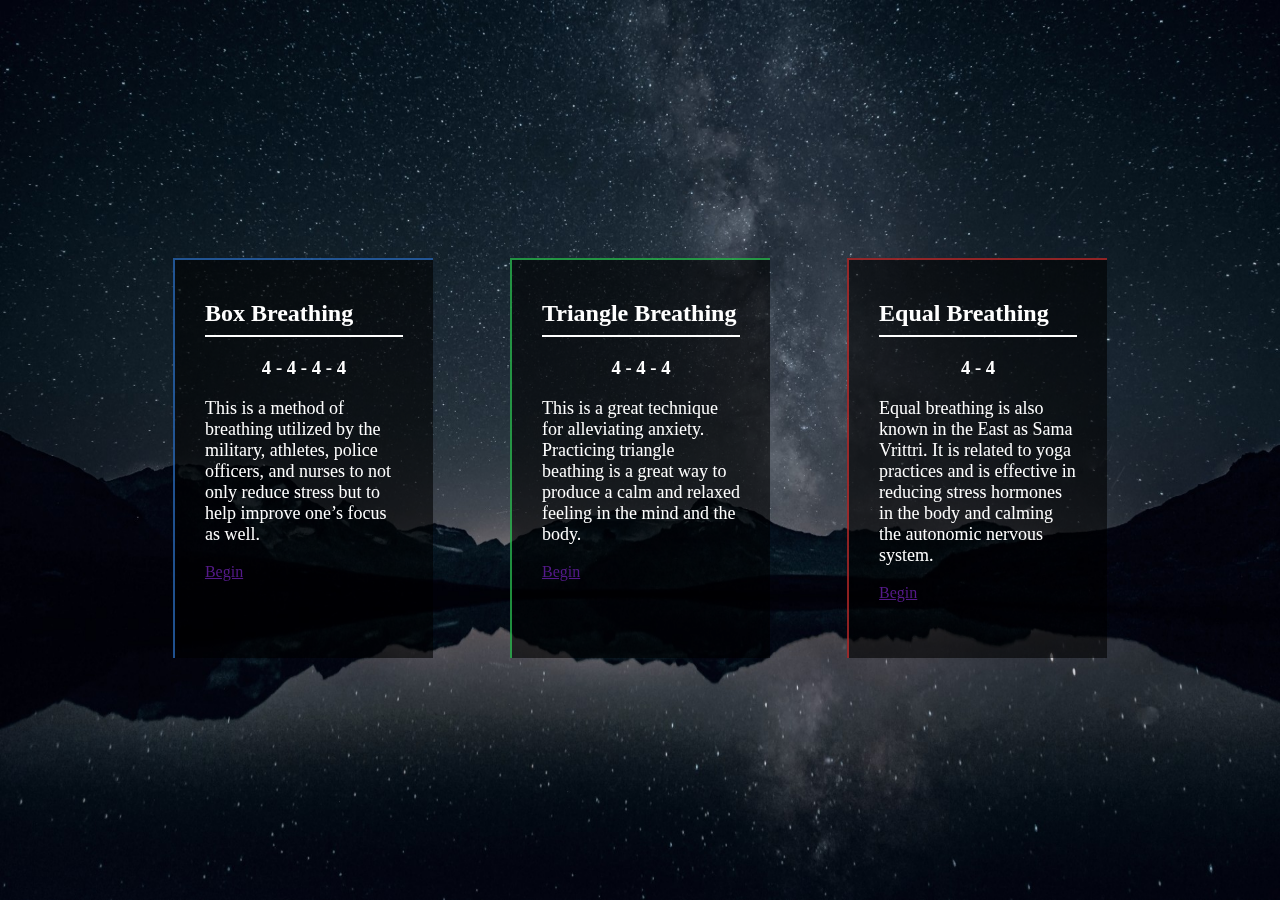
==== index.html @ 383bd6d9 "file set up and initial styles" ====
<!DOCTYPE html>
<html lang="en">
<head>
    <meta charset="UTF-8">
    <meta http-equiv="X-UA-Compatible" content="IE=edge">
    <meta name="viewport" content="width=device-width, initial-scale=1.0">
    <link rel="stylesheet" href="style.css">
    <title>Calming Breath</title>
</head>
<body>

    <img class="main-bg" src="images/night-bg.jpg" alt="">

    <div class="card-container">
        <div class="card">
            <div class="card-content">
                <h2>Box Breathing</h2>
                <h3>4 - 4 - 4 - 4</h3>
                <p>This is a method of breathing utilized by the military, athletes, police officers, and nurses to not only reduce stress but to help improve one’s focus as well. 
                </p>
                <a href="">Begin</a>
            </div>
        </div>

        <div class="card">
            <div class="card-content">
                <h2>Triangle Breathing</h2>
                <h3>4 - 4 - 4</h3>
                <p>This is a great technique for alleviating anxiety. Practicing triangle beathing is a great way to produce a calm and relaxed feeling in the mind and the body.
                </p>
                <a href="">Begin</a>
            </div>
        </div>

        <div class="card">
            <div class="card-content">
                <h2>Equal Breathing</h2>
                <h3>4 - 4</h3>
                <p>Equal breathing is also known in the East as Sama Vrittri. It is related to yoga practices and is effective in reducing stress hormones in the body and calming the autonomic nervous system.
                </p>
                <a href="">Begin</a>
            </div>
        </div>
    </div>
    
</body>
</html>
---- style.css ----
* {
  box-sizing: border-box;
}

body {
  min-height: 100vh;
  display: flex;
}

.main-bg {
  /* Set rules to fill background */
  min-height: 100%;
  min-width: 1024px;

  /* Set up proportionate scaling */
  width: 100%;
  height: auto;

  /* Set up positioning */
  position: fixed;
  top: 0;
  left: 0;

  z-index: -10;
}

@media screen and (max-width: 1024px) {
  /* Specific to this particular image */
  main-bg {
    left: 50%;
    margin-left: -512px; /* 50% */
  }
}

.card-container {
  width: 80%;
  margin: auto;
  display: flex;
  flex-wrap: wrap;
  justify-content: space-between;
}

.card {
  width: 260px;
  height: 400px;
  background: rgba(0, 0, 0, 0.6);
  margin: 30px auto;
}

.card:first-of-type {
  border-left: 2px solid rgba(52, 134, 235, 0.6);
  border-top: 2px solid rgba(52, 134, 235, 0.6);
}

.card:nth-last-of-type(2) {
  border-left: 2px solid rgba(52, 235, 98, 0.6);
  border-top: 2px solid rgba(52, 235, 98, 0.6);
}

.card:last-of-type {
  border-left: 2px solid rgba(235, 52, 52, 0.6);
  border-top: 2px solid rgba(235, 52, 52, 0.6);
}

.card-content {
  padding: 20px 30px;
  color: #fff;
}

h2 {
  border-bottom: 2px solid #fff;
  padding-bottom: 8px;
}

h3 {
  text-align: center;
}

.card-content p {
  font-size: 18px;
  font-weight: 400;
}
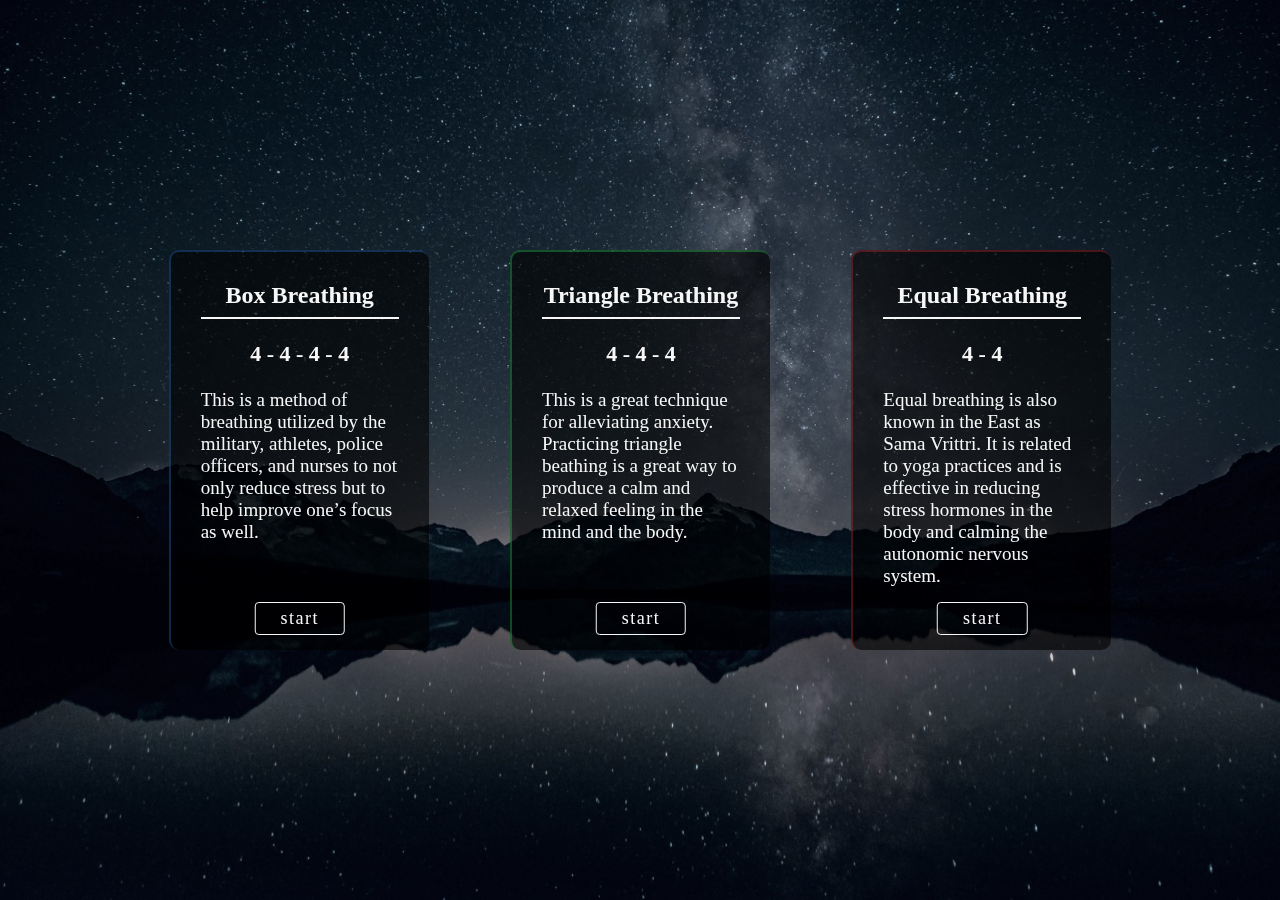
==== commit b443a3ec: "complete main menu styles" ====
--- a/index.html
+++ b/index.html
@@ -18,7 +18,7 @@
                 <h3>4 - 4 - 4 - 4</h3>
                 <p>This is a method of breathing utilized by the military, athletes, police officers, and nurses to not only reduce stress but to help improve one’s focus as well. 
                 </p>
-                <a href="">Begin</a>
+                <a class="btn" href="">start</a>
             </div>
         </div>
 
@@ -28,7 +28,7 @@
                 <h3>4 - 4 - 4</h3>
                 <p>This is a great technique for alleviating anxiety. Practicing triangle beathing is a great way to produce a calm and relaxed feeling in the mind and the body.
                 </p>
-                <a href="">Begin</a>
+                <a class="btn" href="">start</a>
             </div>
         </div>
 
@@ -38,7 +38,7 @@
                 <h3>4 - 4</h3>
                 <p>Equal breathing is also known in the East as Sama Vrittri. It is related to yoga practices and is effective in reducing stress hormones in the body and calming the autonomic nervous system.
                 </p>
-                <a href="">Begin</a>
+                <a class="btn" href="">start</a>
             </div>
         </div>
     </div>
--- a/style.css
+++ b/style.css
@@ -3,6 +3,7 @@
 }
 
 body {
+  margin: 0;
   min-height: 100vh;
   display: flex;
 }
@@ -20,8 +21,6 @@
   position: fixed;
   top: 0;
   left: 0;
-
-  z-index: -10;
 }
 
 @media screen and (max-width: 1024px) {
@@ -45,38 +44,61 @@
   height: 400px;
   background: rgba(0, 0, 0, 0.6);
   margin: 30px auto;
+  border-radius: 10px;
+  position: relative;
 }
 
 .card:first-of-type {
-  border-left: 2px solid rgba(52, 134, 235, 0.6);
-  border-top: 2px solid rgba(52, 134, 235, 0.6);
+  border-left: 2px solid rgba(52, 134, 235, 0.3);
+  border-top: 2px solid rgba(52, 134, 235, 0.3);
 }
 
-.card:nth-last-of-type(2) {
-  border-left: 2px solid rgba(52, 235, 98, 0.6);
-  border-top: 2px solid rgba(52, 235, 98, 0.6);
+.card:nth-of-type(2) {
+  border-left: 2px solid rgba(52, 235, 98, 0.3);
+  border-top: 2px solid rgba(52, 235, 98, 0.3);
 }
 
 .card:last-of-type {
-  border-left: 2px solid rgba(235, 52, 52, 0.6);
-  border-top: 2px solid rgba(235, 52, 52, 0.6);
+  border-left: 2px solid rgba(235, 52, 52, 0.3);
+  border-top: 2px solid rgba(235, 52, 52, 0.3);
 }
 
 .card-content {
-  padding: 20px 30px;
-  color: #fff;
+  padding: 10px 30px;
+  color: #f7f7f7;
 }
 
 h2 {
-  border-bottom: 2px solid #fff;
+  border-bottom: 2px solid #f7f7f7;
   padding-bottom: 8px;
+  text-align: center;
 }
 
 h3 {
+  font-size: 22px;
   text-align: center;
 }
 
 .card-content p {
+  font-size: 19px;
+  font-weight: 400;
+  margin: 20px 0;
+}
+
+.btn {
+  color: #f7f7f7;
+  letter-spacing: 1.5px;
+  text-decoration: none;
+  position: absolute;
+  bottom: 15px;
+  left: 50%;
+  transform: translateX(-50%);
   font-size: 18px;
-  font-weight: 400;
+  border: 1px solid #f7f7f7;
+  border-radius: 4px;
+  padding: 5px 25px;
 }
+
+.btn:hover {
+  padding: 6px 26px;
+}
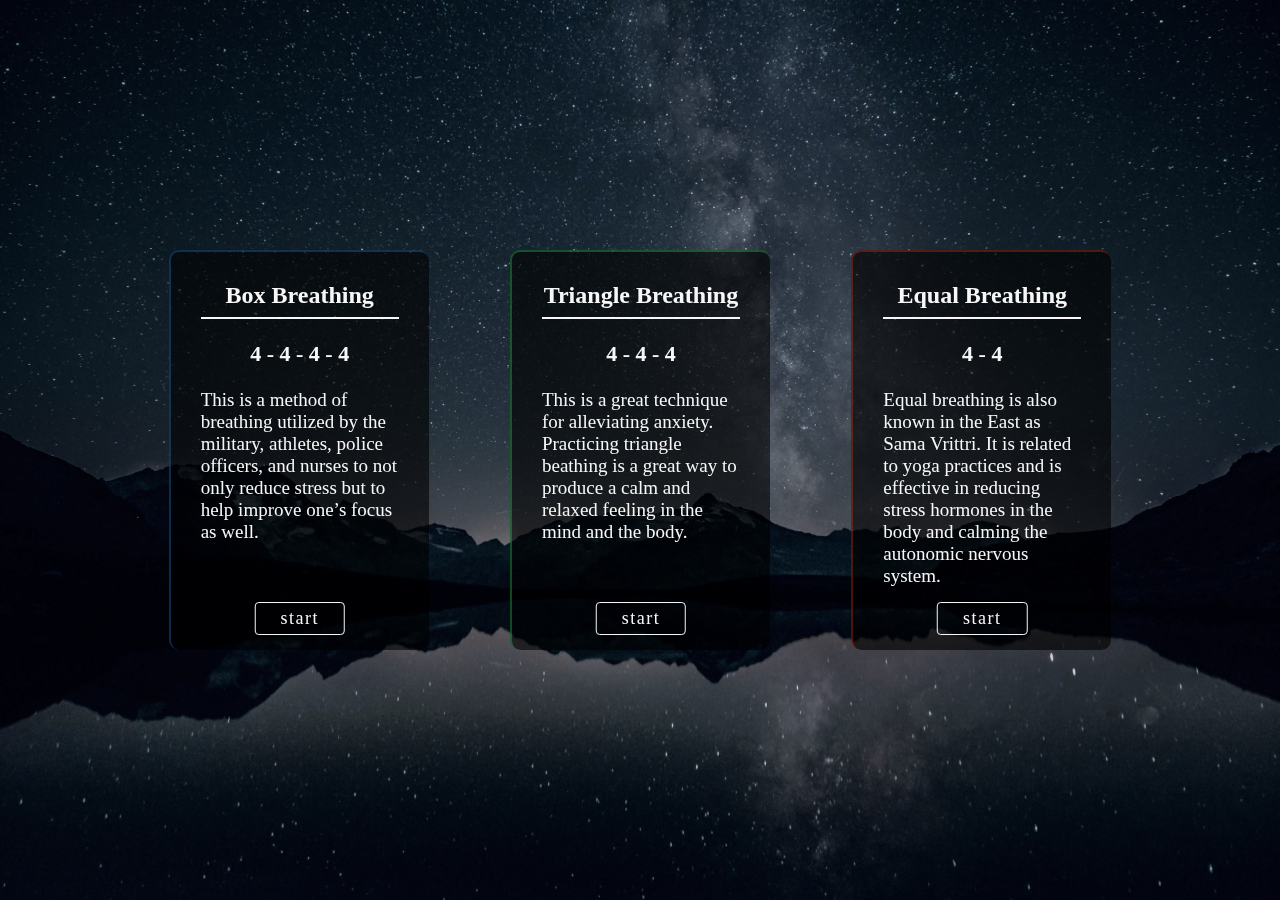
==== commit dd7cbbee: "fix equal-breathing theme colors" ====
--- a/index.html
+++ b/index.html
@@ -18,7 +18,7 @@
                 <h3>4 - 4 - 4 - 4</h3>
                 <p>This is a method of breathing utilized by the military, athletes, police officers, and nurses to not only reduce stress but to help improve one’s focus as well. 
                 </p>
-                <a class="btn" href="">start</a>
+                <a class="btn" href="box-breathing/box.html">start</a>
             </div>
         </div>
 
@@ -28,7 +28,7 @@
                 <h3>4 - 4 - 4</h3>
                 <p>This is a great technique for alleviating anxiety. Practicing triangle beathing is a great way to produce a calm and relaxed feeling in the mind and the body.
                 </p>
-                <a class="btn" href="">start</a>
+                <a class="btn" href="triangle-breathing/triangle.html">start</a>
             </div>
         </div>
 
@@ -38,7 +38,7 @@
                 <h3>4 - 4</h3>
                 <p>Equal breathing is also known in the East as Sama Vrittri. It is related to yoga practices and is effective in reducing stress hormones in the body and calming the autonomic nervous system.
                 </p>
-                <a class="btn" href="">start</a>
+                <a class="btn" href="equal-breathing/equal.html">start</a>
             </div>
         </div>
     </div>
--- a/style.css
+++ b/style.css
@@ -6,6 +6,7 @@
   margin: 0;
   min-height: 100vh;
   display: flex;
+  background-color: #000;
 }
 
 .main-bg {
@@ -49,18 +50,20 @@
 }
 
 .card:first-of-type {
-  border-left: 2px solid rgba(52, 134, 235, 0.3);
-  border-top: 2px solid rgba(52, 134, 235, 0.3);
+  border-left: 2.5px solid rgba(52, 134, 235, 0.3);
+  border-top: 2.5px solid rgba(52, 134, 235, 0.3);
 }
 
 .card:nth-of-type(2) {
-  border-left: 2px solid rgba(52, 235, 98, 0.3);
-  border-top: 2px solid rgba(52, 235, 98, 0.3);
+  border-left: 2.5px solid rgba(52, 235, 98, 0.3);
+  border-top: 2.5px solid rgba(52, 235, 98, 0.3);
 }
 
 .card:last-of-type {
-  border-left: 2px solid rgba(235, 52, 52, 0.3);
-  border-top: 2px solid rgba(235, 52, 52, 0.3);
+  border-left: 2.5px solid rgba(252, 62, 16, 0.3);
+  border-top: 2.5px solid rgba(252, 62, 16, 0.3);
+  /* border-left: 2.5px solid rgba(235, 52, 52, 0.3);
+  border-top: 2.5px solid rgba(235, 52, 52, 0.3); */
 }
 
 .card-content {
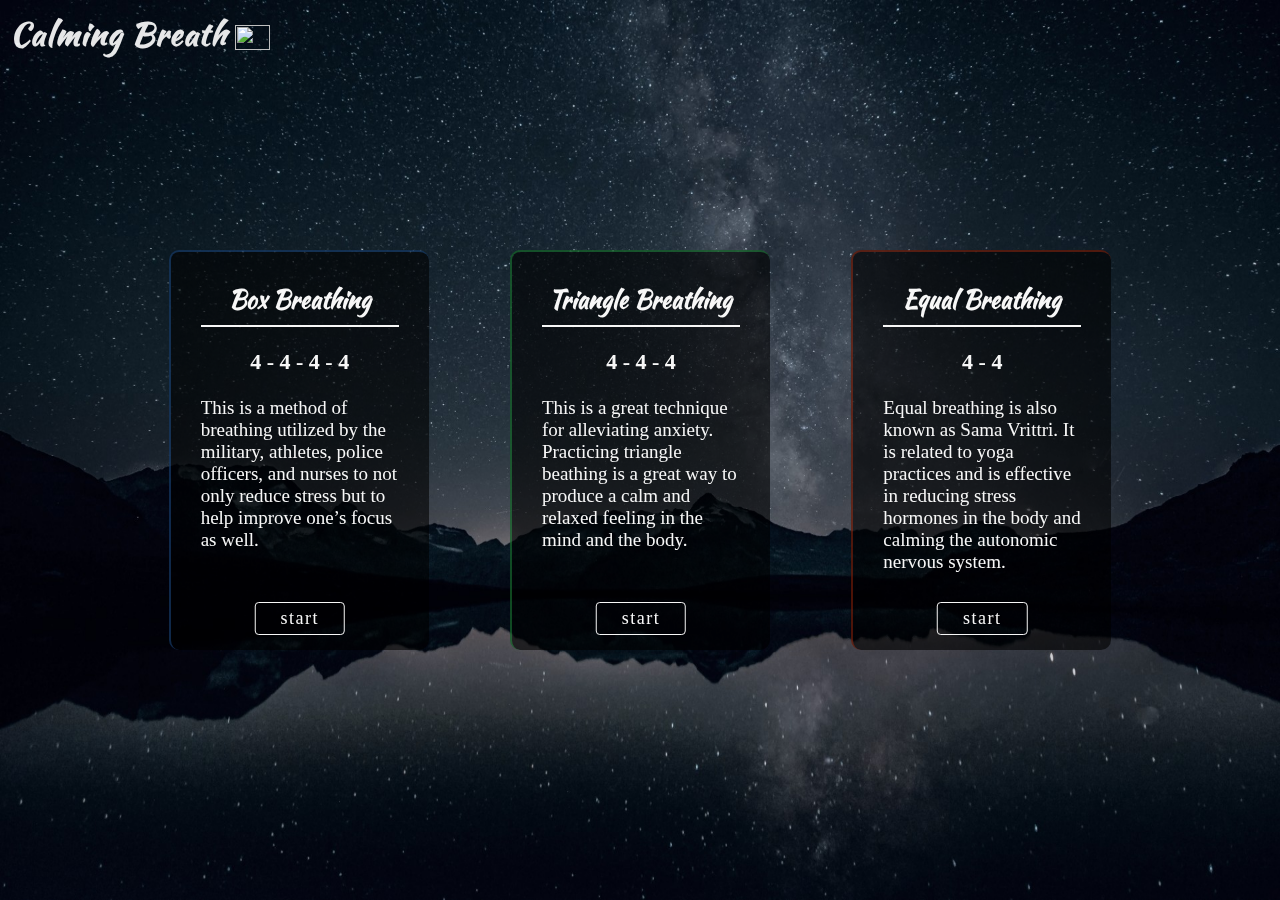
==== commit 07f9b84c: "shorten the description for equal breathing" ====
--- a/index.html
+++ b/index.html
@@ -4,12 +4,16 @@
     <meta charset="UTF-8">
     <meta http-equiv="X-UA-Compatible" content="IE=edge">
     <meta name="viewport" content="width=device-width, initial-scale=1.0">
+    <link href="https://fonts.googleapis.com/css2?family=Kaushan+Script&family=Merienda:wght@700&display=swap" rel="stylesheet">
     <link rel="stylesheet" href="style.css">
     <title>Calming Breath</title>
 </head>
 <body>
 
     <img class="main-bg" src="images/night-bg.jpg" alt="">
+
+    <h1 class="logo">Calming Breath</h1>
+    <img class="breath" src="images/exhale.png" alt="">
 
     <div class="card-container">
         <div class="card">
@@ -36,7 +40,7 @@
             <div class="card-content">
                 <h2>Equal Breathing</h2>
                 <h3>4 - 4</h3>
-                <p>Equal breathing is also known in the East as Sama Vrittri. It is related to yoga practices and is effective in reducing stress hormones in the body and calming the autonomic nervous system.
+                <p>Equal breathing is also known as Sama Vrittri. It is related to yoga practices and is effective in reducing stress hormones in the body and calming the autonomic nervous system.
                 </p>
                 <a class="btn" href="equal-breathing/equal.html">start</a>
             </div>
--- a/style.css
+++ b/style.css
@@ -3,10 +3,16 @@
 }
 
 body {
+  background-color: #000;
   margin: 0;
   min-height: 100vh;
   display: flex;
-  background-color: #000;
+}
+
+@media (max-width: 980px) {
+  body {
+    margin-top: 80px;
+  }
 }
 
 .main-bg {
@@ -30,6 +36,27 @@
     left: 50%;
     margin-left: -512px; /* 50% */
   }
+}
+
+.logo {
+  font-family: "Kaushan Script", serif;
+  color: #fff;
+  font-size: 32px;
+  letter-spacing: 1px;
+  margin: 0;
+  position: absolute;
+  top: 10px;
+  left: 10px;
+  opacity: 0.9;
+}
+
+.breath {
+  position: absolute;
+  height: 25px;
+  width: 35px;
+  top: 25px;
+  left: 235px;
+  cursor: text;
 }
 
 .card-container {
@@ -62,19 +89,18 @@
 .card:last-of-type {
   border-left: 2.5px solid rgba(252, 62, 16, 0.3);
   border-top: 2.5px solid rgba(252, 62, 16, 0.3);
-  /* border-left: 2.5px solid rgba(235, 52, 52, 0.3);
-  border-top: 2.5px solid rgba(235, 52, 52, 0.3); */
 }
 
 .card-content {
+  color: #f7f7f7;
   padding: 10px 30px;
-  color: #f7f7f7;
 }
 
 h2 {
+  font-family: "Kaushan Script", serif;
   border-bottom: 2px solid #f7f7f7;
+  text-align: center;
   padding-bottom: 8px;
-  text-align: center;
 }
 
 h3 {
@@ -90,13 +116,13 @@
 
 .btn {
   color: #f7f7f7;
+  font-size: 18px;
   letter-spacing: 1.5px;
   text-decoration: none;
   position: absolute;
   bottom: 15px;
   left: 50%;
   transform: translateX(-50%);
-  font-size: 18px;
   border: 1px solid #f7f7f7;
   border-radius: 4px;
   padding: 5px 25px;
